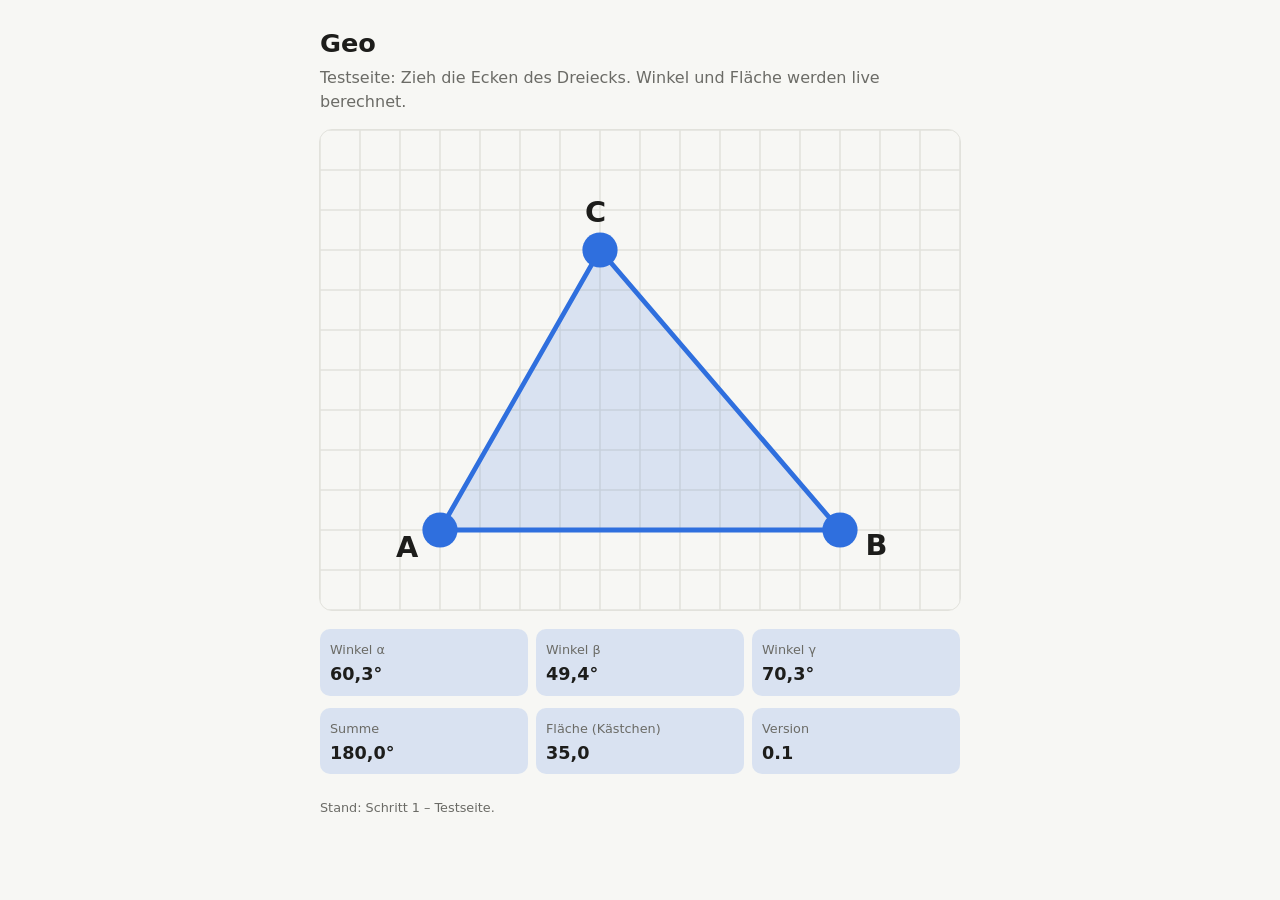
==== index.html @ eace679a "Testseite: verschiebbares Dreieck mit Winkeln und Fläche Co-Authored-By: Claude Opus 5.5 <noreply@an" ====
<!doctype html>
<html lang="de">
<head>
  <meta charset="utf-8">
  <meta name="viewport" content="width=device-width, initial-scale=1">
  <title>Geo – Testseite</title>
  <style>
    :root {
      --bg: #f7f7f4;
      --fg: #1d1d1b;
      --muted: #6b6b66;
      --accent: #2f6fde;
      --fill: rgba(47, 111, 222, 0.15);
      --grid: #e2e2dc;
    }
    @media (prefers-color-scheme: dark) {
      :root {
        --bg: #161615;
        --fg: #ececea;
        --muted: #9a9a94;
        --accent: #6b9bff;
        --fill: rgba(107, 155, 255, 0.18);
        --grid: #2a2a28;
      }
    }
    * { box-sizing: border-box; }
    body {
      margin: 0;
      padding: 16px;
      background: var(--bg);
      color: var(--fg);
      font-family: system-ui, -apple-system, "Segoe UI", sans-serif;
      line-height: 1.5;
    }
    main { max-width: 640px; margin: 0 auto; }
    h1 { font-size: 1.6rem; margin: 0.5rem 0 0.25rem; }
    p { color: var(--muted); margin: 0 0 1rem; }
    svg {
      width: 100%;
      height: auto;
      touch-action: none;
      border-radius: 12px;
      background: var(--bg);
      outline: 1px solid var(--grid);
    }
    .grid line { stroke: var(--grid); stroke-width: 1; }
    .tri { fill: var(--fill); stroke: var(--accent); stroke-width: 3; stroke-linejoin: round; }
    .pt { fill: var(--accent); cursor: grab; }
    .label { fill: var(--fg); font-size: 18px; font-weight: 600; }
    .stats { display: grid; grid-template-columns: repeat(3, 1fr); gap: 8px; margin-top: 12px; }
    .stat { background: var(--fill); border-radius: 10px; padding: 8px 10px; }
    .stat b { display: block; font-size: 1.1rem; color: var(--fg); }
    .stat span { font-size: 0.8rem; color: var(--muted); }
    footer { margin-top: 1.5rem; font-size: 0.8rem; color: var(--muted); }
  </style>
</head>
<body>
<main>
  <h1>Geo</h1>
  <p>Testseite: Zieh die Ecken des Dreiecks. Winkel und Fläche werden live berechnet.</p>

  <svg id="board" viewBox="0 0 400 300" aria-label="Dreieck mit verschiebbaren Ecken">
    <g class="grid" id="grid"></g>
    <polygon class="tri" id="tri"></polygon>
    <g id="labels"></g>
    <g id="points"></g>
  </svg>

  <div class="stats">
    <div class="stat"><span>Winkel α</span><b id="a">–</b></div>
    <div class="stat"><span>Winkel β</span><b id="b">–</b></div>
    <div class="stat"><span>Winkel γ</span><b id="c">–</b></div>
  </div>
  <div class="stats">
    <div class="stat"><span>Summe</span><b id="sum">–</b></div>
    <div class="stat"><span>Fläche (Kästchen)</span><b id="area">–</b></div>
    <div class="stat"><span>Version</span><b id="ver">0.1</b></div>
  </div>

  <footer>Stand: Schritt 1 – Testseite.</footer>
</main>

<script>
  const NS = "http://www.w3.org/2000/svg";
  const svg = document.getElementById("board");
  const STEP = 25;
  const pts = [
    { x: 75, y: 250, name: "A" },
    { x: 325, y: 250, name: "B" },
    { x: 175, y: 75, name: "C" },
  ];

  // Raster
  const grid = document.getElementById("grid");
  for (let x = 0; x <= 400; x += STEP) grid.appendChild(line(x, 0, x, 300));
  for (let y = 0; y <= 300; y += STEP) grid.appendChild(line(0, y, 400, y));
  function line(x1, y1, x2, y2) {
    const l = document.createElementNS(NS, "line");
    Object.entries({ x1, y1, x2, y2 }).forEach(([k, v]) => l.setAttribute(k, v));
    return l;
  }

  const tri = document.getElementById("tri");
  const labels = document.getElementById("labels");
  const pointLayer = document.getElementById("points");
  const circles = pts.map((p, i) => {
    const c = document.createElementNS(NS, "circle");
    c.setAttribute("r", 11);
    c.classList.add("pt");
    c.addEventListener("pointerdown", (e) => startDrag(e, i));
    pointLayer.appendChild(c);
    const t = document.createElementNS(NS, "text");
    t.classList.add("label");
    t.textContent = p.name;
    labels.appendChild(t);
    return { c, t };
  });

  let dragging = -1;
  function toSvg(e) {
    const r = svg.getBoundingClientRect();
    return { x: (e.clientX - r.left) * 400 / r.width, y: (e.clientY - r.top) * 300 / r.height };
  }
  function startDrag(e, i) {
    dragging = i;
    svg.setPointerCapture(e.pointerId);
    e.preventDefault();
  }
  svg.addEventListener("pointermove", (e) => {
    if (dragging < 0) return;
    const p = toSvg(e);
    pts[dragging].x = Math.min(400, Math.max(0, Math.round(p.x / STEP) * STEP));
    pts[dragging].y = Math.min(300, Math.max(0, Math.round(p.y / STEP) * STEP));
    draw();
  });
  ["pointerup", "pointercancel"].forEach((ev) => svg.addEventListener(ev, () => (dragging = -1)));

  function angleAt(p, q, r) {
    const v1 = [q.x - p.x, q.y - p.y], v2 = [r.x - p.x, r.y - p.y];
    const d = Math.hypot(...v1) * Math.hypot(...v2);
    if (d === 0) return 0;
    const cos = Math.max(-1, Math.min(1, (v1[0] * v2[0] + v1[1] * v2[1]) / d));
    return Math.acos(cos) * 180 / Math.PI;
  }

  function draw() {
    tri.setAttribute("points", pts.map((p) => `${p.x},${p.y}`).join(" "));
    const cx = (pts[0].x + pts[1].x + pts[2].x) / 3;
    const cy = (pts[0].y + pts[1].y + pts[2].y) / 3;
    pts.forEach((p, i) => {
      circles[i].c.setAttribute("cx", p.x);
      circles[i].c.setAttribute("cy", p.y);
      const dx = p.x - cx, dy = p.y - cy, len = Math.hypot(dx, dy) || 1;
      circles[i].t.setAttribute("x", p.x + dx / len * 24 - 6);
      circles[i].t.setAttribute("y", p.y + dy / len * 24 + 6);
    });
    const [A, B, C] = pts;
    const a = angleAt(A, B, C), b = angleAt(B, C, A), c = angleAt(C, A, B);
    const fmt = (v) => v.toFixed(1).replace(".", ",") + "°";
    document.getElementById("a").textContent = fmt(a);
    document.getElementById("b").textContent = fmt(b);
    document.getElementById("c").textContent = fmt(c);
    document.getElementById("sum").textContent = fmt(a + b + c);
    const area = Math.abs((B.x - A.x) * (C.y - A.y) - (C.x - A.x) * (B.y - A.y)) / 2 / (STEP * STEP);
    document.getElementById("area").textContent = area.toFixed(1).replace(".", ",");
  }
  draw();
</script>
</body>
</html>
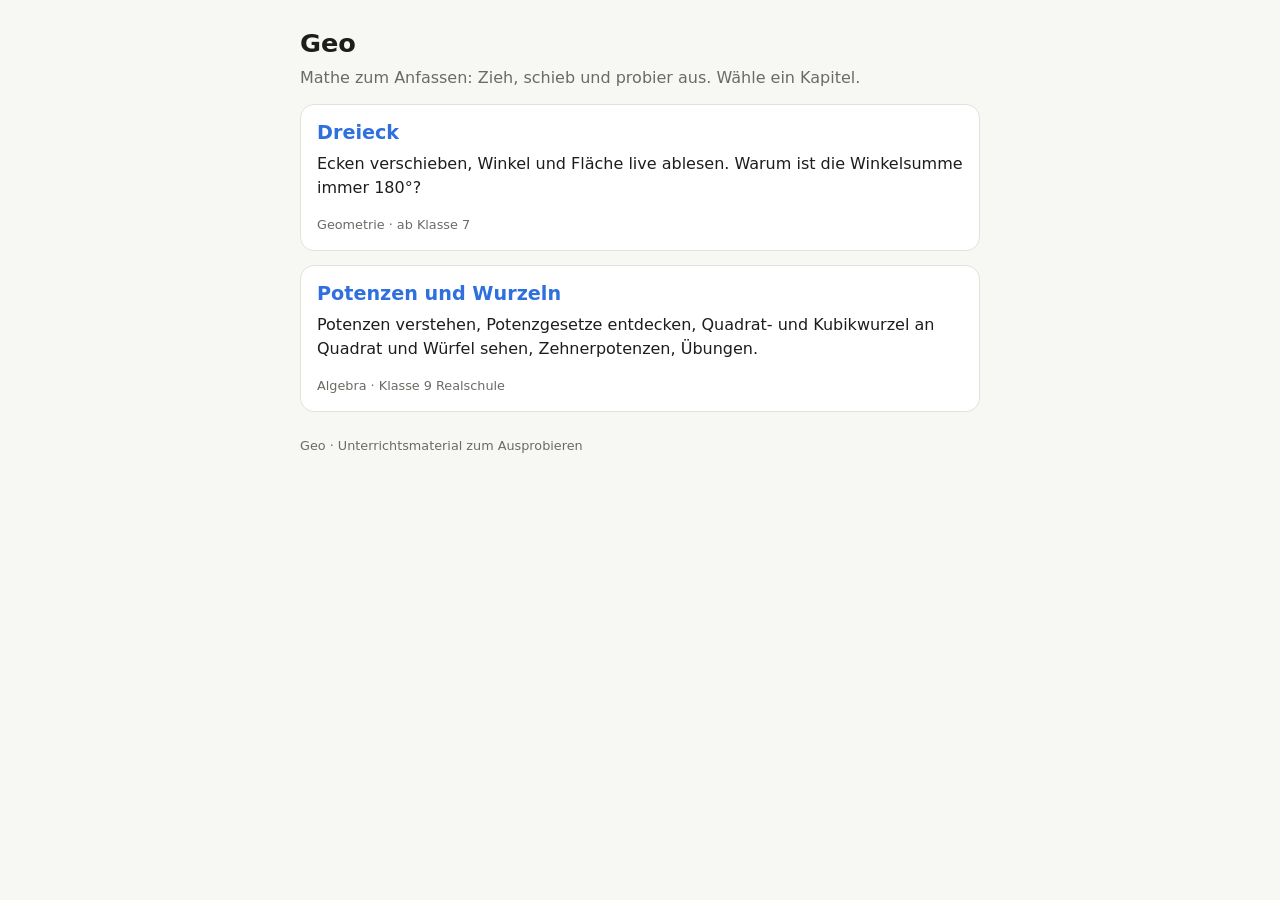
==== commit 01ec550a: "Kapitelübersicht und Kapitel Potenzen und Wurzeln Co-Authored-By: Claude Opus 5.5 <noreply@anthropic" ====
--- a/index.html
+++ b/index.html
@@ -3,168 +3,27 @@
 <head>
   <meta charset="utf-8">
   <meta name="viewport" content="width=device-width, initial-scale=1">
-  <title>Geo – Testseite</title>
-  <style>
-    :root {
-      --bg: #f7f7f4;
-      --fg: #1d1d1b;
-      --muted: #6b6b66;
-      --accent: #2f6fde;
-      --fill: rgba(47, 111, 222, 0.15);
-      --grid: #e2e2dc;
-    }
-    @media (prefers-color-scheme: dark) {
-      :root {
-        --bg: #161615;
-        --fg: #ececea;
-        --muted: #9a9a94;
-        --accent: #6b9bff;
-        --fill: rgba(107, 155, 255, 0.18);
-        --grid: #2a2a28;
-      }
-    }
-    * { box-sizing: border-box; }
-    body {
-      margin: 0;
-      padding: 16px;
-      background: var(--bg);
-      color: var(--fg);
-      font-family: system-ui, -apple-system, "Segoe UI", sans-serif;
-      line-height: 1.5;
-    }
-    main { max-width: 640px; margin: 0 auto; }
-    h1 { font-size: 1.6rem; margin: 0.5rem 0 0.25rem; }
-    p { color: var(--muted); margin: 0 0 1rem; }
-    svg {
-      width: 100%;
-      height: auto;
-      touch-action: none;
-      border-radius: 12px;
-      background: var(--bg);
-      outline: 1px solid var(--grid);
-    }
-    .grid line { stroke: var(--grid); stroke-width: 1; }
-    .tri { fill: var(--fill); stroke: var(--accent); stroke-width: 3; stroke-linejoin: round; }
-    .pt { fill: var(--accent); cursor: grab; }
-    .label { fill: var(--fg); font-size: 18px; font-weight: 600; }
-    .stats { display: grid; grid-template-columns: repeat(3, 1fr); gap: 8px; margin-top: 12px; }
-    .stat { background: var(--fill); border-radius: 10px; padding: 8px 10px; }
-    .stat b { display: block; font-size: 1.1rem; color: var(--fg); }
-    .stat span { font-size: 0.8rem; color: var(--muted); }
-    footer { margin-top: 1.5rem; font-size: 0.8rem; color: var(--muted); }
-  </style>
+  <title>Geo – Mathe zum Anfassen</title>
+  <link rel="stylesheet" href="style.css">
 </head>
 <body>
 <main>
   <h1>Geo</h1>
-  <p>Testseite: Zieh die Ecken des Dreiecks. Winkel und Fläche werden live berechnet.</p>
+  <p class="lead">Mathe zum Anfassen: Zieh, schieb und probier aus. Wähle ein Kapitel.</p>
 
-  <svg id="board" viewBox="0 0 400 300" aria-label="Dreieck mit verschiebbaren Ecken">
-    <g class="grid" id="grid"></g>
-    <polygon class="tri" id="tri"></polygon>
-    <g id="labels"></g>
-    <g id="points"></g>
-  </svg>
+  <a class="chapter" href="dreieck.html">
+    <h2>Dreieck</h2>
+    <p>Ecken verschieben, Winkel und Fläche live ablesen. Warum ist die Winkelsumme immer 180°?</p>
+    <span class="tag">Geometrie · ab Klasse 7</span>
+  </a>
 
-  <div class="stats">
-    <div class="stat"><span>Winkel α</span><b id="a">–</b></div>
-    <div class="stat"><span>Winkel β</span><b id="b">–</b></div>
-    <div class="stat"><span>Winkel γ</span><b id="c">–</b></div>
-  </div>
-  <div class="stats">
-    <div class="stat"><span>Summe</span><b id="sum">–</b></div>
-    <div class="stat"><span>Fläche (Kästchen)</span><b id="area">–</b></div>
-    <div class="stat"><span>Version</span><b id="ver">0.1</b></div>
-  </div>
+  <a class="chapter" href="potenzen.html">
+    <h2>Potenzen und Wurzeln</h2>
+    <p>Potenzen verstehen, Potenzgesetze entdecken, Quadrat- und Kubikwurzel an Quadrat und Würfel sehen, Zehnerpotenzen, Übungen.</p>
+    <span class="tag">Algebra · Klasse 9 Realschule</span>
+  </a>
 
-  <footer>Stand: Schritt 1 – Testseite.</footer>
+  <footer>Geo · Unterrichtsmaterial zum Ausprobieren</footer>
 </main>
-
-<script>
-  const NS = "http://www.w3.org/2000/svg";
-  const svg = document.getElementById("board");
-  const STEP = 25;
-  const pts = [
-    { x: 75, y: 250, name: "A" },
-    { x: 325, y: 250, name: "B" },
-    { x: 175, y: 75, name: "C" },
-  ];
-
-  // Raster
-  const grid = document.getElementById("grid");
-  for (let x = 0; x <= 400; x += STEP) grid.appendChild(line(x, 0, x, 300));
-  for (let y = 0; y <= 300; y += STEP) grid.appendChild(line(0, y, 400, y));
-  function line(x1, y1, x2, y2) {
-    const l = document.createElementNS(NS, "line");
-    Object.entries({ x1, y1, x2, y2 }).forEach(([k, v]) => l.setAttribute(k, v));
-    return l;
-  }
-
-  const tri = document.getElementById("tri");
-  const labels = document.getElementById("labels");
-  const pointLayer = document.getElementById("points");
-  const circles = pts.map((p, i) => {
-    const c = document.createElementNS(NS, "circle");
-    c.setAttribute("r", 11);
-    c.classList.add("pt");
-    c.addEventListener("pointerdown", (e) => startDrag(e, i));
-    pointLayer.appendChild(c);
-    const t = document.createElementNS(NS, "text");
-    t.classList.add("label");
-    t.textContent = p.name;
-    labels.appendChild(t);
-    return { c, t };
-  });
-
-  let dragging = -1;
-  function toSvg(e) {
-    const r = svg.getBoundingClientRect();
-    return { x: (e.clientX - r.left) * 400 / r.width, y: (e.clientY - r.top) * 300 / r.height };
-  }
-  function startDrag(e, i) {
-    dragging = i;
-    svg.setPointerCapture(e.pointerId);
-    e.preventDefault();
-  }
-  svg.addEventListener("pointermove", (e) => {
-    if (dragging < 0) return;
-    const p = toSvg(e);
-    pts[dragging].x = Math.min(400, Math.max(0, Math.round(p.x / STEP) * STEP));
-    pts[dragging].y = Math.min(300, Math.max(0, Math.round(p.y / STEP) * STEP));
-    draw();
-  });
-  ["pointerup", "pointercancel"].forEach((ev) => svg.addEventListener(ev, () => (dragging = -1)));
-
-  function angleAt(p, q, r) {
-    const v1 = [q.x - p.x, q.y - p.y], v2 = [r.x - p.x, r.y - p.y];
-    const d = Math.hypot(...v1) * Math.hypot(...v2);
-    if (d === 0) return 0;
-    const cos = Math.max(-1, Math.min(1, (v1[0] * v2[0] + v1[1] * v2[1]) / d));
-    return Math.acos(cos) * 180 / Math.PI;
-  }
-
-  function draw() {
-    tri.setAttribute("points", pts.map((p) => `${p.x},${p.y}`).join(" "));
-    const cx = (pts[0].x + pts[1].x + pts[2].x) / 3;
-    const cy = (pts[0].y + pts[1].y + pts[2].y) / 3;
-    pts.forEach((p, i) => {
-      circles[i].c.setAttribute("cx", p.x);
-      circles[i].c.setAttribute("cy", p.y);
-      const dx = p.x - cx, dy = p.y - cy, len = Math.hypot(dx, dy) || 1;
-      circles[i].t.setAttribute("x", p.x + dx / len * 24 - 6);
-      circles[i].t.setAttribute("y", p.y + dy / len * 24 + 6);
-    });
-    const [A, B, C] = pts;
-    const a = angleAt(A, B, C), b = angleAt(B, C, A), c = angleAt(C, A, B);
-    const fmt = (v) => v.toFixed(1).replace(".", ",") + "°";
-    document.getElementById("a").textContent = fmt(a);
-    document.getElementById("b").textContent = fmt(b);
-    document.getElementById("c").textContent = fmt(c);
-    document.getElementById("sum").textContent = fmt(a + b + c);
-    const area = Math.abs((B.x - A.x) * (C.y - A.y) - (C.x - A.x) * (B.y - A.y)) / 2 / (STEP * STEP);
-    document.getElementById("area").textContent = area.toFixed(1).replace(".", ",");
-  }
-  draw();
-</script>
 </body>
 </html>
--- a/style.css
+++ b/style.css
@@ -0,0 +1,116 @@
+:root {
+  --bg: #f7f7f4;
+  --fg: #1d1d1b;
+  --muted: #6b6b66;
+  --accent: #2f6fde;
+  --accent2: #d9772b;
+  --ok: #2e8b57;
+  --bad: #c0392b;
+  --fill: rgba(47, 111, 222, 0.15);
+  --fill2: rgba(217, 119, 43, 0.18);
+  --card: #ffffff;
+  --grid: #e2e2dc;
+}
+@media (prefers-color-scheme: dark) {
+  :root {
+    --bg: #161615;
+    --fg: #ececea;
+    --muted: #9a9a94;
+    --accent: #6b9bff;
+    --accent2: #f0a060;
+    --ok: #5cc98a;
+    --bad: #ff7b6b;
+    --fill: rgba(107, 155, 255, 0.18);
+    --fill2: rgba(240, 160, 96, 0.2);
+    --card: #1f1f1d;
+    --grid: #2a2a28;
+  }
+}
+* { box-sizing: border-box; }
+body {
+  margin: 0;
+  padding: 16px;
+  background: var(--bg);
+  color: var(--fg);
+  font-family: system-ui, -apple-system, "Segoe UI", sans-serif;
+  line-height: 1.5;
+}
+main { max-width: 680px; margin: 0 auto; }
+h1 { font-size: 1.6rem; margin: 0.5rem 0 0.25rem; }
+h2 { font-size: 1.2rem; margin: 0 0 0.25rem; }
+p { margin: 0 0 0.75rem; }
+.muted, .lead { color: var(--muted); }
+a { color: var(--accent); }
+.back { display: inline-block; margin-bottom: 0.5rem; text-decoration: none; font-size: 0.95rem; }
+
+section.card, a.chapter {
+  display: block;
+  background: var(--card);
+  border: 1px solid var(--grid);
+  border-radius: 14px;
+  padding: 14px 16px;
+  margin: 14px 0;
+}
+a.chapter { text-decoration: none; color: var(--fg); }
+a.chapter:active { transform: scale(0.99); }
+a.chapter h2 { color: var(--accent); }
+a.chapter .tag { font-size: 0.8rem; color: var(--muted); }
+
+svg.board {
+  width: 100%;
+  height: auto;
+  touch-action: none;
+  border-radius: 12px;
+  outline: 1px solid var(--grid);
+  display: block;
+}
+.stats { display: grid; grid-template-columns: repeat(3, 1fr); gap: 8px; margin-top: 12px; }
+.stat { background: var(--fill); border-radius: 10px; padding: 8px 10px; min-width: 0; }
+.stat b { display: block; font-size: 1.1rem; color: var(--fg); overflow-wrap: anywhere; }
+.stat span { font-size: 0.8rem; color: var(--muted); }
+
+label.slider { display: block; margin: 10px 0; font-size: 0.95rem; }
+label.slider input { width: 100%; height: 32px; accent-color: var(--accent); }
+.big {
+  font-size: 1.35rem;
+  font-weight: 600;
+  text-align: center;
+  padding: 10px;
+  background: var(--fill);
+  border-radius: 10px;
+  margin: 8px 0;
+  overflow-wrap: anywhere;
+}
+.rule {
+  background: var(--fill2);
+  border-radius: 10px;
+  padding: 8px 12px;
+  margin: 8px 0;
+}
+.chips { display: flex; flex-wrap: wrap; gap: 6px; margin: 8px 0; }
+.chips button, button.btn {
+  font: inherit;
+  border: 1px solid var(--accent);
+  color: var(--accent);
+  background: transparent;
+  border-radius: 999px;
+  padding: 6px 12px;
+  cursor: pointer;
+}
+.chips button.on, button.btn.primary { background: var(--accent); color: var(--bg); }
+input.answer {
+  font: inherit;
+  font-size: 1.1rem;
+  width: 8em;
+  padding: 6px 10px;
+  border-radius: 8px;
+  border: 1px solid var(--grid);
+  background: var(--bg);
+  color: var(--fg);
+}
+.ok { color: var(--ok); font-weight: 600; }
+.bad { color: var(--bad); font-weight: 600; }
+.f1 { color: var(--accent); font-weight: 700; }
+.f2 { color: var(--accent2); font-weight: 700; }
+sup { font-size: 0.7em; }
+footer { margin-top: 1.5rem; font-size: 0.8rem; color: var(--muted); }
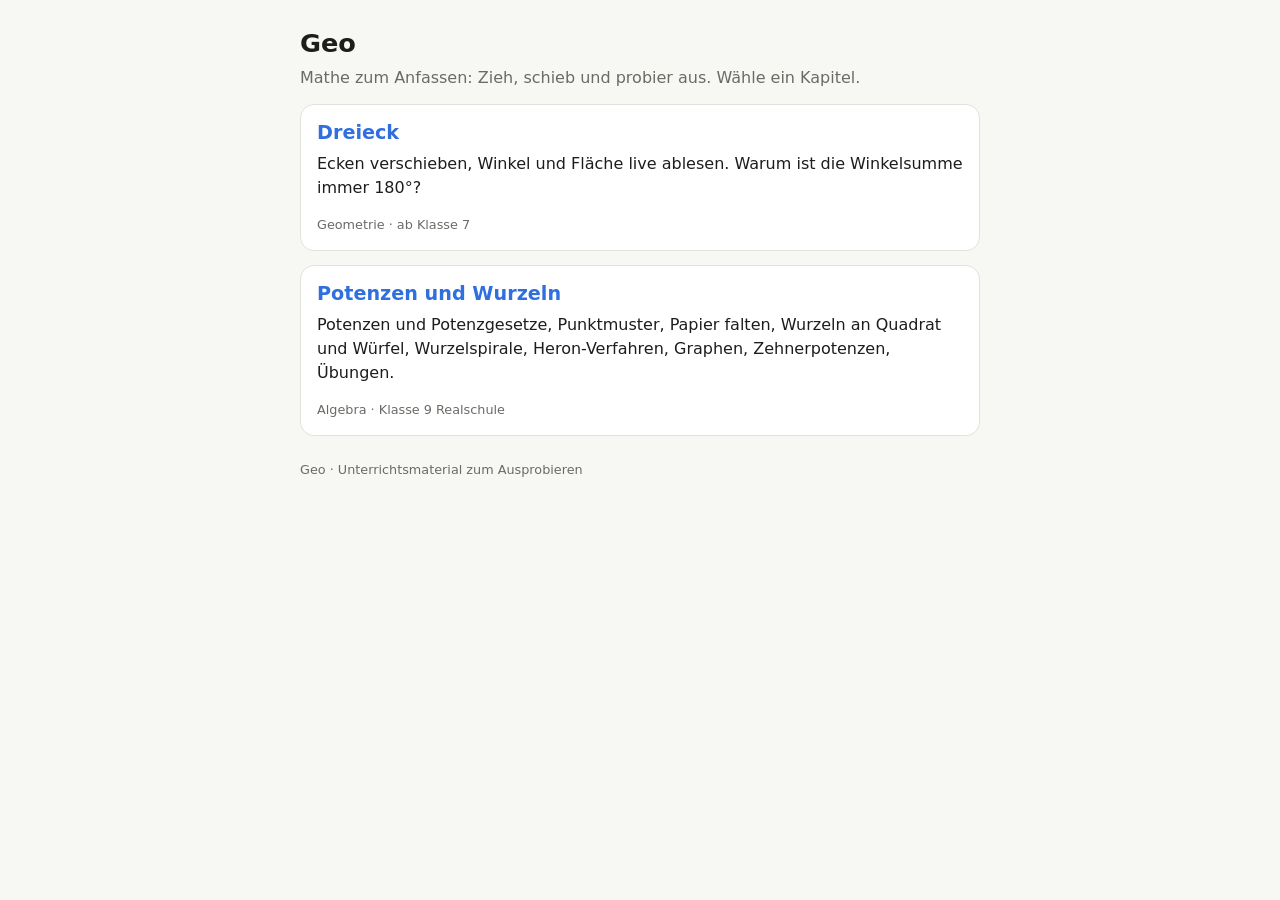
==== commit b27de94b: "Potenzen und Wurzeln: Punktmuster, Papier falten, Wurzelspirale, Heron, Graphen Co-Authored-By: Clau" ====
--- a/index.html
+++ b/index.html
@@ -19,7 +19,7 @@
 
   <a class="chapter" href="potenzen.html">
     <h2>Potenzen und Wurzeln</h2>
-    <p>Potenzen verstehen, Potenzgesetze entdecken, Quadrat- und Kubikwurzel an Quadrat und Würfel sehen, Zehnerpotenzen, Übungen.</p>
+    <p>Potenzen und Potenzgesetze, Punktmuster, Papier falten, Wurzeln an Quadrat und Würfel, Wurzelspirale, Heron-Verfahren, Graphen, Zehnerpotenzen, Übungen.</p>
     <span class="tag">Algebra · Klasse 9 Realschule</span>
   </a>
 
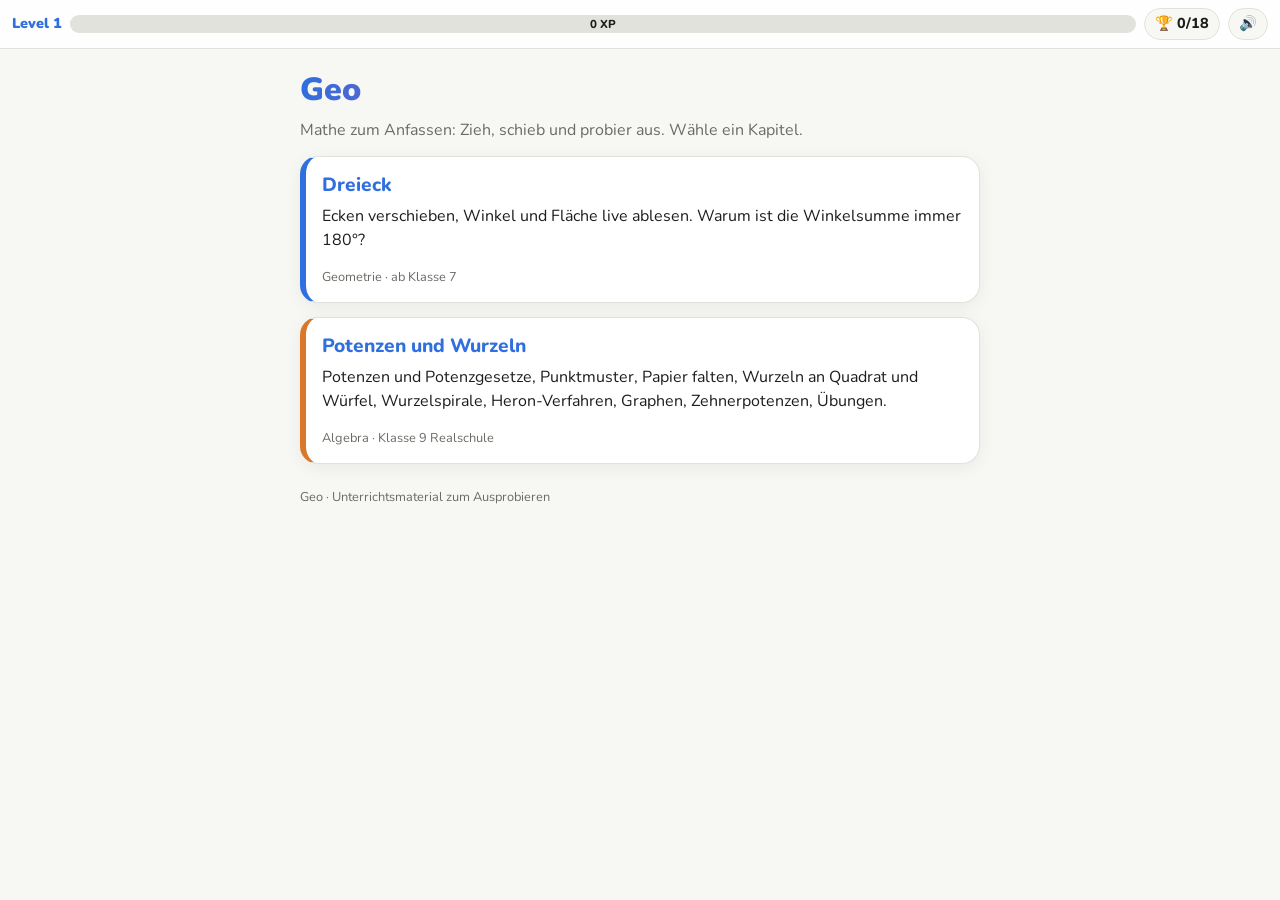
==== commit 7c660182: "Mehr Spielgefühl: Sounds, Konfetti, XP, Erfolge, Serien und Blitzrunde Co-Authored-By: Claude Opus 5" ====
--- a/index.html
+++ b/index.html
@@ -4,7 +4,10 @@
   <meta charset="utf-8">
   <meta name="viewport" content="width=device-width, initial-scale=1">
   <title>Geo – Mathe zum Anfassen</title>
+  <link rel="preconnect" href="https://fonts.googleapis.com">
+  <link rel="stylesheet" href="https://fonts.googleapis.com/css2?family=Nunito:wght@400;700;800;900&display=swap">
   <link rel="stylesheet" href="style.css">
+  <script src="juice.js"></script>
 </head>
 <body>
 <main>
--- a/style.css
+++ b/style.css
@@ -114,3 +114,74 @@
 .f2 { color: var(--accent2); font-weight: 700; }
 sup { font-size: 0.7em; }
 footer { margin-top: 1.5rem; font-size: 0.8rem; color: var(--muted); }
+
+/* ---------- Juice: frischer Look ---------- */
+body { font-family: "Nunito", system-ui, -apple-system, "Segoe UI", sans-serif; padding-top: 58px; }
+h1 {
+  font-size: 2rem; font-weight: 900;
+  background: linear-gradient(90deg, var(--accent), #e84393 55%, var(--accent2));
+  -webkit-background-clip: text; background-clip: text; color: transparent;
+}
+h2 { font-weight: 800; }
+section.card, a.chapter { box-shadow: 0 4px 18px rgba(0, 0, 0, 0.06); border-radius: 18px; }
+a.chapter { border-left: 6px solid var(--accent); }
+a.chapter:nth-of-type(2) { border-left-color: var(--accent2); }
+.big { border-radius: 14px; transition: background 0.3s; }
+.chips button, button.btn { font-weight: 700; transition: transform 0.08s; }
+.chips button:active, button.btn:active { transform: scale(0.93); }
+button.btn:disabled { opacity: 0.4; }
+label.slider input { height: 36px; }
+input[type=range] { accent-color: var(--accent); }
+
+/* Karten einblenden */
+.j-hide { opacity: 0; transform: translateY(24px); }
+.j-in { opacity: 1; transform: none; transition: opacity 0.5s, transform 0.5s cubic-bezier(.2,1.4,.4,1); }
+
+/* Animationen */
+@keyframes j-bump { 0% { transform: scale(1); } 35% { transform: scale(1.06); } 100% { transform: scale(1); } }
+@keyframes j-shake { 0%,100% { transform: translateX(0); } 20% { transform: translateX(-9px); } 40% { transform: translateX(8px); } 60% { transform: translateX(-6px); } 80% { transform: translateX(4px); } }
+@keyframes j-glow { 0% { box-shadow: 0 0 0 0 rgba(46,139,87,.7); } 100% { box-shadow: 0 0 0 18px rgba(46,139,87,0); } }
+@keyframes j-float { 0% { opacity: 0; transform: translate(-50%, 0) scale(.6); } 20% { opacity: 1; transform: translate(-50%, -20px) scale(1.15); } 100% { opacity: 0; transform: translate(-50%, -80px) scale(1); } }
+@keyframes j-flame { 0%,100% { transform: scale(1) rotate(-4deg); } 50% { transform: scale(1.15) rotate(4deg); } }
+.j-bump { animation: j-bump 0.25s ease-out; }
+.j-shake { animation: j-shake 0.4s; }
+.j-glow { animation: j-glow 0.7s; }
+.j-float { position: fixed; z-index: 60; pointer-events: none; font-weight: 900; font-size: 1.3rem; color: var(--accent2); animation: j-float 1.2s ease-out forwards; text-shadow: 0 2px 6px rgba(0,0,0,.15); }
+.j-float.xp { color: var(--ok); }
+.confetti { position: fixed; inset: 0; pointer-events: none; z-index: 70; }
+
+/* XP-Leiste */
+.j-bar {
+  position: fixed; top: 0; left: 0; right: 0; z-index: 50;
+  display: flex; align-items: center; gap: 8px; padding: 8px 12px;
+  background: color-mix(in srgb, var(--card) 88%, transparent);
+  backdrop-filter: blur(8px); -webkit-backdrop-filter: blur(8px);
+  border-bottom: 1px solid var(--grid);
+}
+.j-lvl { font-weight: 900; font-size: 0.9rem; white-space: nowrap; color: var(--accent); }
+.j-xpwrap { flex: 1; position: relative; height: 18px; background: var(--grid); border-radius: 999px; overflow: hidden; }
+.j-xpfill { position: absolute; inset: 0 auto 0 0; background: linear-gradient(90deg, var(--accent), #e84393); border-radius: 999px; transition: width 0.5s cubic-bezier(.2,1.4,.4,1); }
+.j-xptext { position: relative; display: block; text-align: center; font-size: 0.72rem; font-weight: 800; line-height: 18px; color: var(--fg); }
+.j-btn { font: inherit; font-weight: 800; font-size: 0.9rem; border: 1px solid var(--grid); background: var(--bg); color: var(--fg); border-radius: 999px; padding: 4px 10px; cursor: pointer; white-space: nowrap; }
+
+/* Pop-ups */
+.j-toasts { position: fixed; left: 50%; bottom: 16px; transform: translateX(-50%); z-index: 65; display: flex; flex-direction: column; gap: 8px; width: min(92vw, 420px); pointer-events: none; }
+.j-toast {
+  display: flex; gap: 10px; align-items: center; padding: 10px 14px; border-radius: 16px;
+  background: var(--card); color: var(--fg); border: 2px solid var(--accent2);
+  box-shadow: 0 8px 30px rgba(0,0,0,.2); animation: j-in-up 0.45s cubic-bezier(.2,1.5,.4,1);
+  transition: opacity .4s, transform .4s;
+}
+.j-toast.out { opacity: 0; transform: translateY(20px); }
+@keyframes j-in-up { from { opacity: 0; transform: translateY(40px) scale(.9); } to { opacity: 1; transform: none; } }
+.j-ticon { font-size: 1.8rem; line-height: 1; }
+.j-overlay { position: fixed; inset: 0; z-index: 80; background: rgba(0,0,0,.45); display: flex; align-items: flex-end; justify-content: center; }
+.j-sheet { background: var(--card); width: min(100%, 520px); max-height: 85vh; overflow: auto; border-radius: 20px 20px 0 0; padding: 18px 16px; animation: j-in-up .35s; }
+.j-ach { display: flex; gap: 10px; align-items: center; padding: 8px; border-radius: 12px; opacity: .45; }
+.j-ach.got { opacity: 1; background: var(--fill2); }
+.j-ach + .j-ach { margin-top: 6px; }
+
+@media (prefers-reduced-motion: reduce) {
+  .j-hide { opacity: 1; transform: none; }
+  .j-bump, .j-shake, .j-glow { animation: none; }
+}
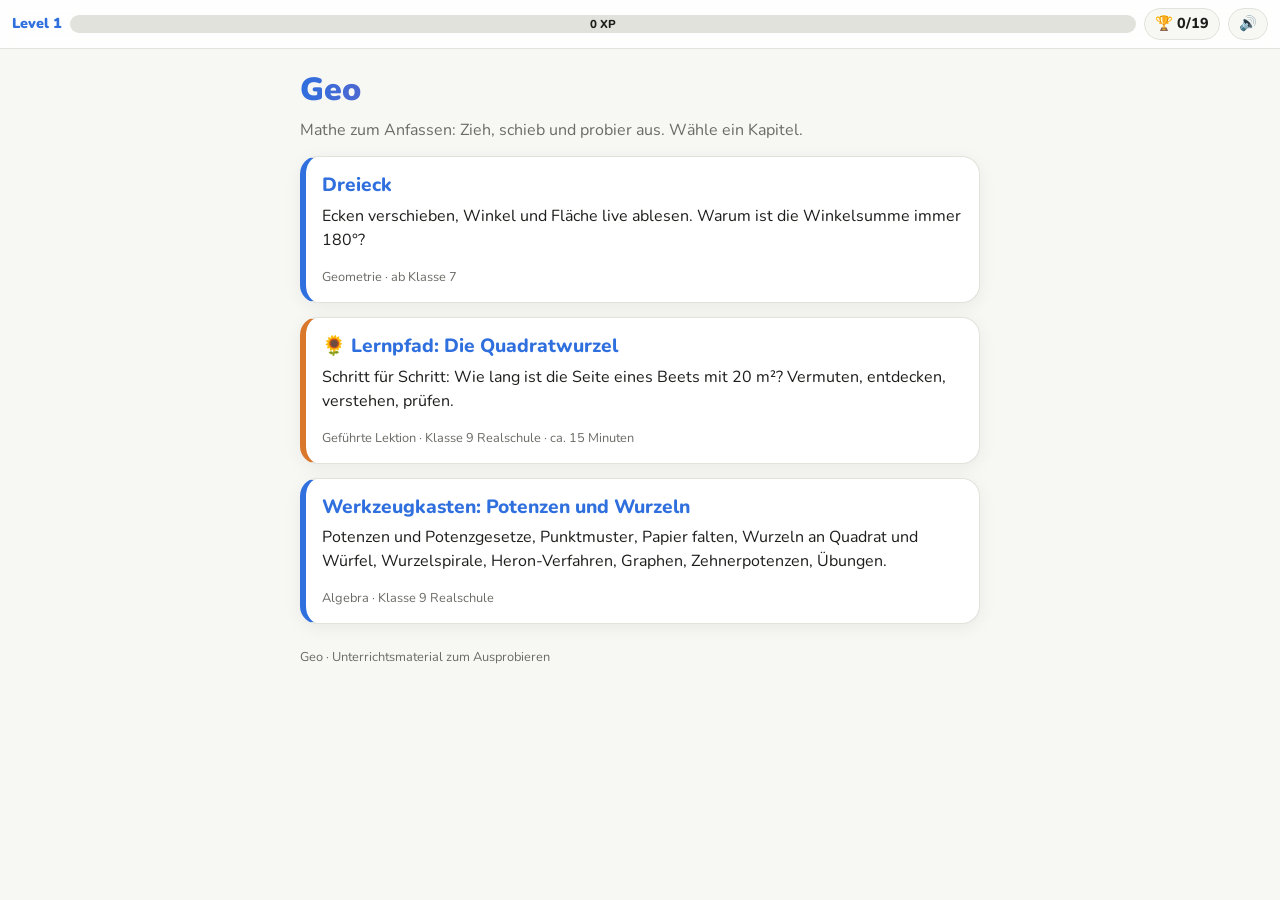
==== commit affdad44: "Geführter Lernpfad Quadratwurzel als Prototyp Co-Authored-By: Claude Opus 5.5 <noreply@anthropic.com" ====
--- a/index.html
+++ b/index.html
@@ -20,8 +20,14 @@
     <span class="tag">Geometrie · ab Klasse 7</span>
   </a>
 
+  <a class="chapter" href="wurzel.html">
+    <h2>🌻 Lernpfad: Die Quadratwurzel</h2>
+    <p>Schritt für Schritt: Wie lang ist die Seite eines Beets mit 20 m²? Vermuten, entdecken, verstehen, prüfen.</p>
+    <span class="tag">Geführte Lektion · Klasse 9 Realschule · ca. 15 Minuten</span>
+  </a>
+
   <a class="chapter" href="potenzen.html">
-    <h2>Potenzen und Wurzeln</h2>
+    <h2>Werkzeugkasten: Potenzen und Wurzeln</h2>
     <p>Potenzen und Potenzgesetze, Punktmuster, Papier falten, Wurzeln an Quadrat und Würfel, Wurzelspirale, Heron-Verfahren, Graphen, Zehnerpotenzen, Übungen.</p>
     <span class="tag">Algebra · Klasse 9 Realschule</span>
   </a>
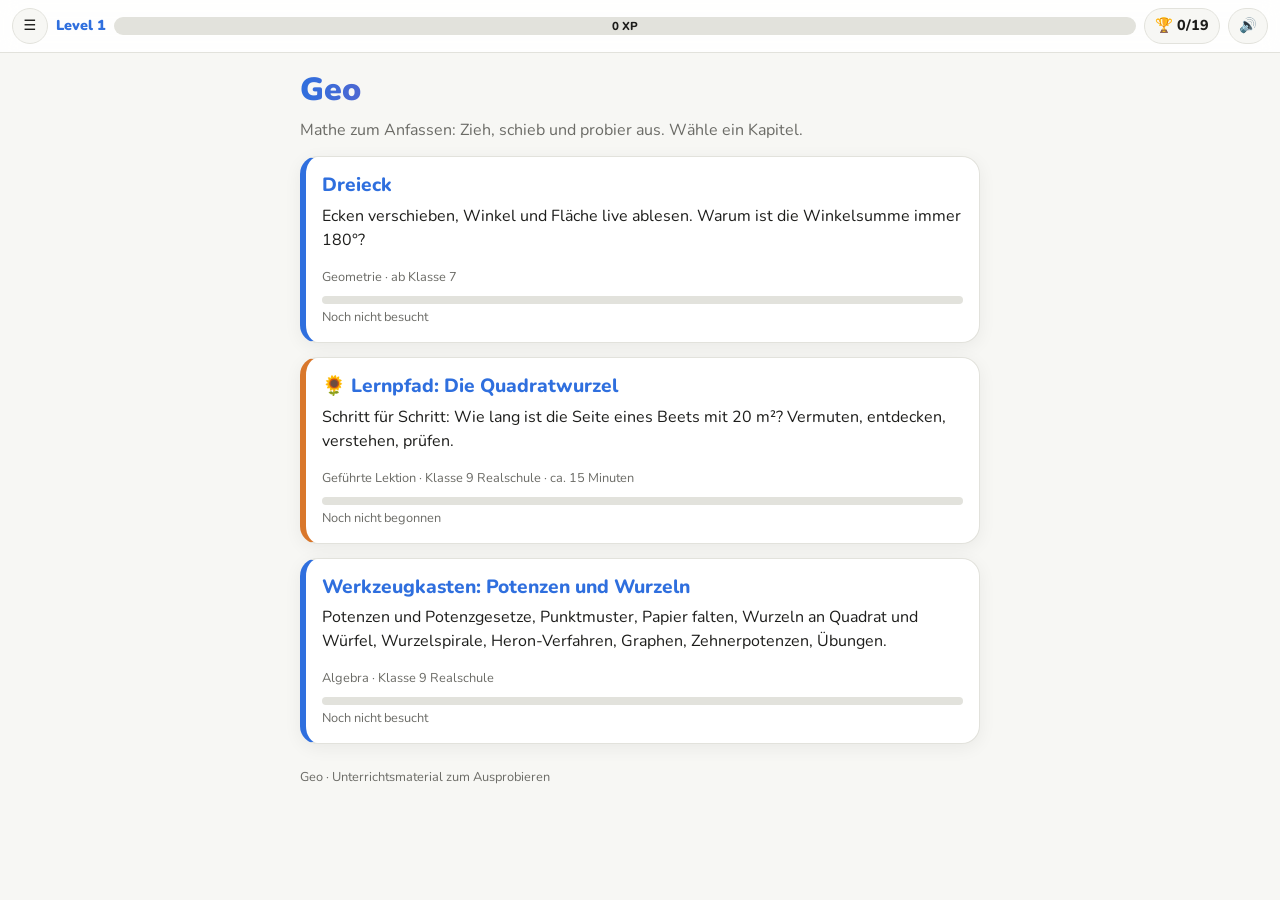
==== commit ef95e7f5: "App-Rahmen, Beamer-Modus, Dunkelmodus, Vorlesen und leisere Töne - Menü (☰) mit Kapiteln, Fortschrit" ====
--- a/index.html
+++ b/index.html
@@ -8,6 +8,7 @@
   <link rel="stylesheet" href="https://fonts.googleapis.com/css2?family=Nunito:wght@400;700;800;900&display=swap">
   <link rel="stylesheet" href="style.css">
   <script src="juice.js"></script>
+  <script src="app.js"></script>
 </head>
 <body>
 <main>
--- a/style.css
+++ b/style.css
@@ -12,7 +12,7 @@
   --grid: #e2e2dc;
 }
 @media (prefers-color-scheme: dark) {
-  :root {
+  :root:not([data-theme="light"]) {
     --bg: #161615;
     --fg: #ececea;
     --muted: #9a9a94;
@@ -26,6 +26,21 @@
     --grid: #2a2a28;
   }
 }
+:root[data-theme="dark"] {
+    --bg: #161615;
+    --fg: #ececea;
+    --muted: #9a9a94;
+    --accent: #6b9bff;
+    --accent2: #f0a060;
+    --ok: #5cc98a;
+    --bad: #ff7b6b;
+    --fill: rgba(107, 155, 255, 0.18);
+    --fill2: rgba(240, 160, 96, 0.2);
+    --card: #1f1f1d;
+    --grid: #2a2a28;
+  }
+:root[data-theme="dark"] { color-scheme: dark; }
+:root[data-theme="light"] { color-scheme: light; }
 * { box-sizing: border-box; }
 body {
   margin: 0;
@@ -185,3 +200,47 @@
   .j-hide { opacity: 1; transform: none; }
   .j-bump, .j-shake, .j-glow { animation: none; }
 }
+
+/* ---------- App-Rahmen ---------- */
+html.bigtext { font-size: 112.5%; }
+/* Barrierefreiheit: gut sichtbarer Fokus, größere Tippflächen */
+:focus-visible { outline: 3px solid var(--accent2); outline-offset: 2px; border-radius: 6px; }
+button.btn, .chips button { min-height: 44px; padding: 8px 14px; }
+.j-btn { min-height: 36px; min-width: 36px; }
+input.answer { min-height: 44px; }
+.back { padding: 6px 0; }
+.readbtn { font: inherit; font-size: .95rem; border: 1px solid var(--grid); background: var(--bg); color: var(--fg); border-radius: 999px; min-width: 36px; min-height: 36px; margin-left: 8px; cursor: pointer; vertical-align: middle; }
+.readbtn.on { background: var(--accent); color: var(--bg); border-color: var(--accent); }
+.pbar { display: block; height: 8px; border-radius: 99px; background: var(--grid); overflow: hidden; margin-top: 4px; }
+.pbar > i { display: block; height: 100%; background: linear-gradient(90deg, var(--accent), var(--ok)); border-radius: 99px; }
+.chprog { margin-top: 8px; }
+.chprog small { color: var(--muted); font-size: .8rem; }
+a.chapter.resume { border-left-color: var(--ok); background: color-mix(in srgb, var(--ok) 10%, var(--card)); }
+a.chapter.resume h2 { color: var(--ok); }
+a.chapter.resume p { margin: 0; }
+.app-menu .j-sheet { max-height: 92vh; }
+.m-head { display: flex; align-items: center; justify-content: space-between; }
+.m-head h2 { margin: 0; }
+.m-head .btn { min-width: 44px; }
+.m-body h3 { margin: 16px 0 6px; font-size: .8rem; text-transform: uppercase; letter-spacing: .05em; color: var(--muted); }
+.m-body label { display: block; font-weight: 700; margin: 10px 0 4px; }
+.m-body label small { display: block; font-weight: 400; color: var(--muted); }
+.m-resume { display: block; margin-top: 12px; padding: 12px 14px; border-radius: 14px; background: var(--ok); color: #fff; text-decoration: none; font-weight: 800; }
+.m-resume small { display: block; font-weight: 600; opacity: .9; }
+.m-ch { display: flex; gap: 10px; align-items: center; padding: 10px; border-radius: 12px; text-decoration: none; color: var(--fg); min-height: 48px; }
+.m-ch + .m-ch { margin-top: 2px; }
+.m-ch.cur { background: var(--fill); }
+.m-ch > span { font-size: 1.4rem; }
+.m-ch b { flex: 1; }
+.m-ch small { display: block; font-weight: 400; color: var(--muted); font-size: .8rem; }
+.seg { display: flex; border: 1px solid var(--accent); border-radius: 12px; overflow: hidden; }
+.seg button { flex: 1; font: inherit; font-weight: 700; min-height: 44px; border: 0; background: transparent; color: var(--accent); cursor: pointer; }
+.seg button + button { border-left: 1px solid var(--accent); }
+.seg button.on { background: var(--accent); color: var(--bg); }
+
+/* Beamer-Modus: breiter und größer */
+html.beamer { font-size: 125%; }
+html.beamer.bigtext { font-size: 140%; }
+html.beamer main { max-width: 1100px; }
+html.beamer svg.board { max-height: 60vh; }
+html.hide-q .task, html.hide-q .row, html.hide-q .yn, html.hide-q #f5, html.hide-q #check-box .row, html.hide-q #cf { display: none !important; }
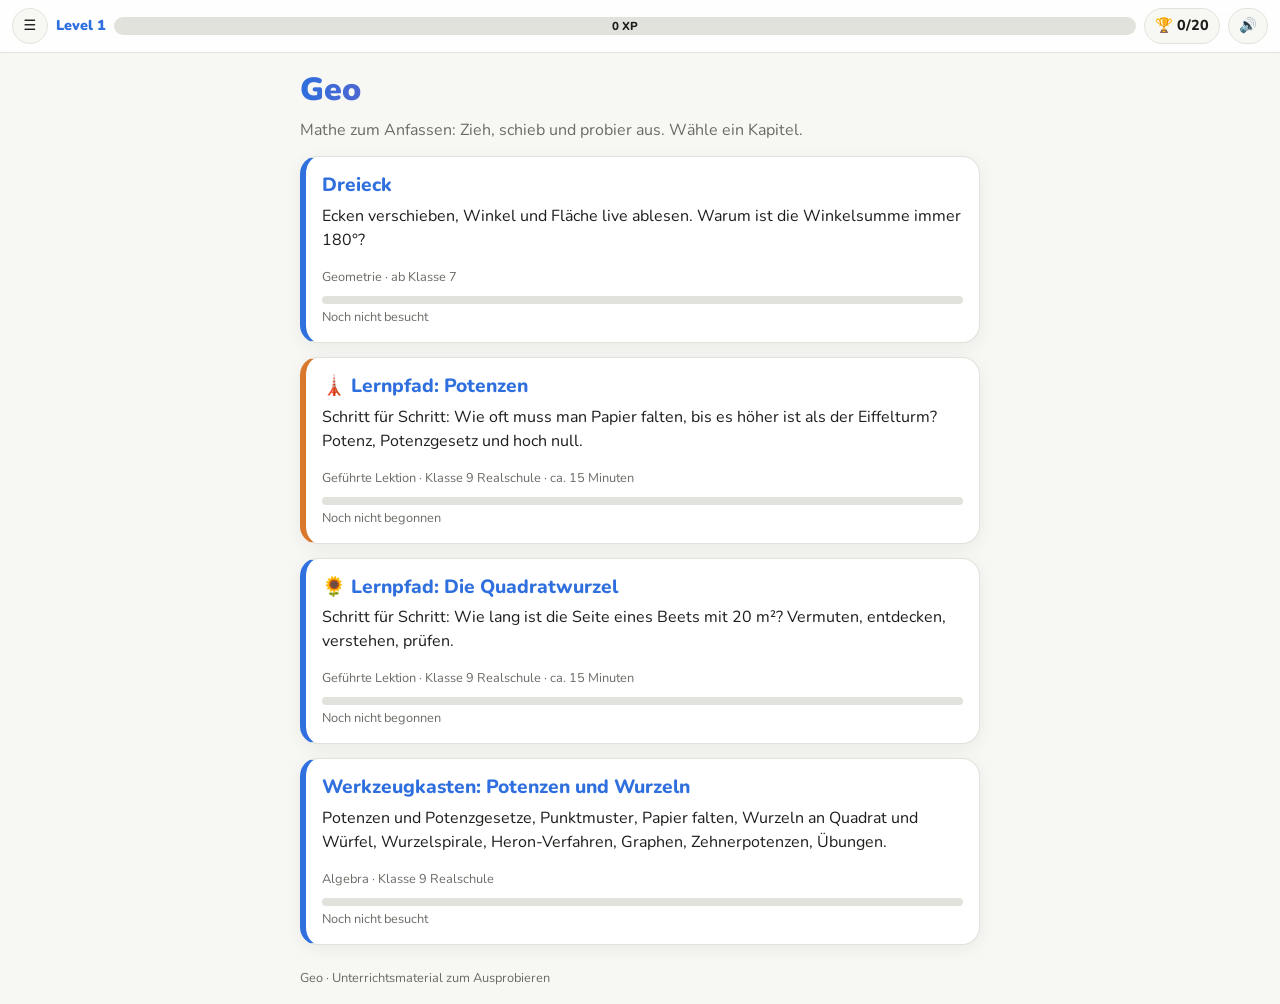
==== commit 69f33f4c: "Lernpfad Potenzen: Papier falten bis zum Eiffelturm Neuer geführter Lernpfad (10 Schritte): Falten, " ====
--- a/index.html
+++ b/index.html
@@ -21,6 +21,12 @@
     <span class="tag">Geometrie · ab Klasse 7</span>
   </a>
 
+  <a class="chapter" href="potenz-pfad.html">
+    <h2>🗼 Lernpfad: Potenzen</h2>
+    <p>Schritt für Schritt: Wie oft muss man Papier falten, bis es höher ist als der Eiffelturm? Potenz, Potenzgesetz und hoch null.</p>
+    <span class="tag">Geführte Lektion · Klasse 9 Realschule · ca. 15 Minuten</span>
+  </a>
+
   <a class="chapter" href="wurzel.html">
     <h2>🌻 Lernpfad: Die Quadratwurzel</h2>
     <p>Schritt für Schritt: Wie lang ist die Seite eines Beets mit 20 m²? Vermuten, entdecken, verstehen, prüfen.</p>
